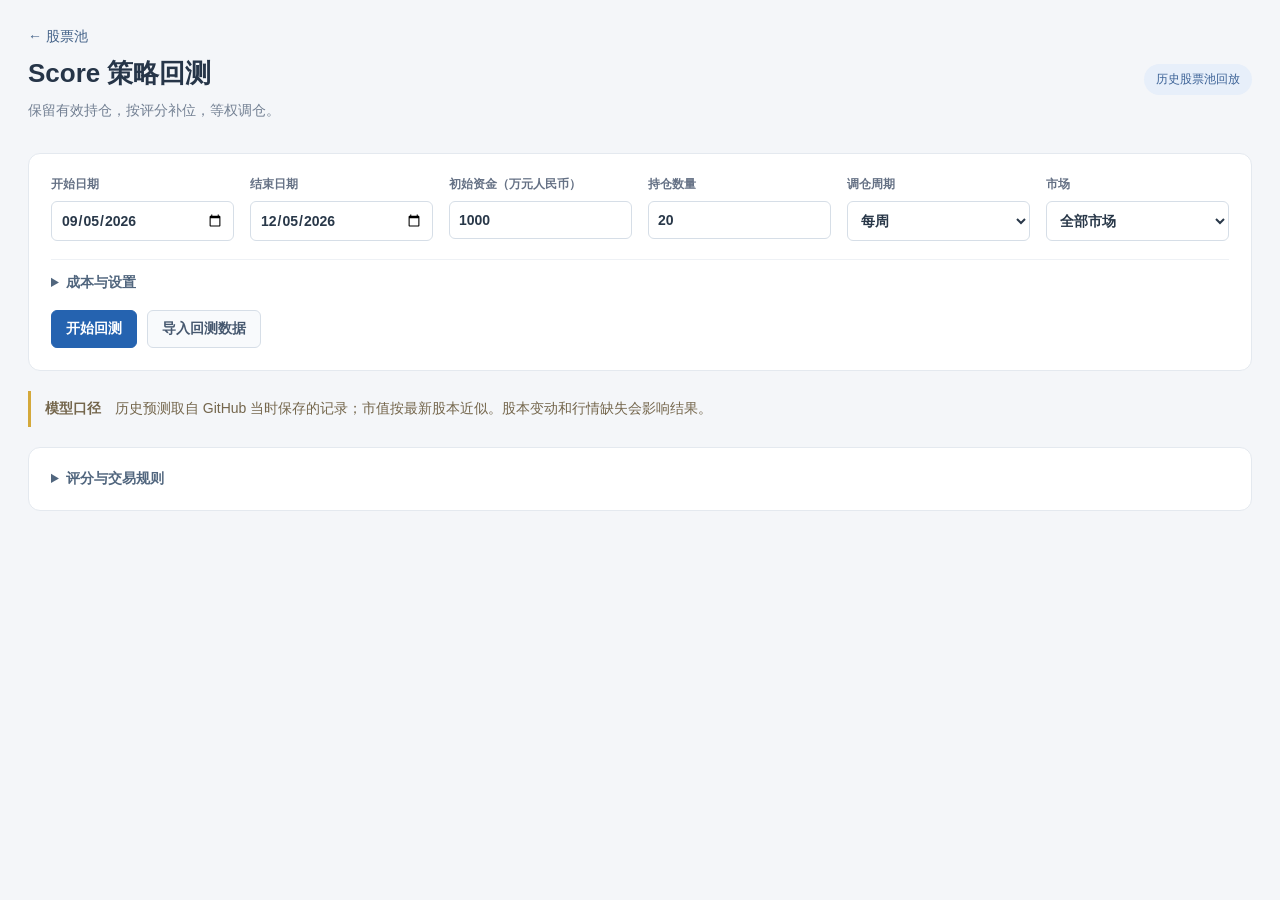
==== backtest.html @ 663d8c24 "Add trend breadth exposure control" ====
<!DOCTYPE html>
<html lang="zh-CN">
<head>
    <meta charset="UTF-8"><meta name="viewport" content="width=device-width,initial-scale=1">
    <title>Score 策略回测 · 股票池</title>
    <link rel="stylesheet" href="backtest.css?v=4">
</head>
<body>
    <main>
        <header><div><a class="back" href="index.html">← 股票池</a><h1>Score 策略回测</h1><p>保留有效持仓，按评分补位，等权调仓。</p></div><span class="badge">历史股票池回放</span></header>
        <section class="card">
            <form id="backtest-form">
                <div class="fields">
                    <label>开始日期<input type="date" id="start" required></label>
                    <label>结束日期<input type="date" id="end" required></label>
                    <label>初始资金（万元人民币）<input type="number" id="capital" value="1000" min="1" step="1" required></label>
                    <label>持仓数量<input type="number" id="top-n" value="20" min="1" max="100" step="1" required></label>
                    <label>调仓周期<select id="frequency"><option value="daily">每日</option><option value="weekly" selected>每周</option><option value="monthly">每月</option></select></label>
                    <label>市场<select id="market"><option value="ALL">全部市场</option><option value="CNY">A股</option><option value="HKD">港股</option><option value="USD">美股</option></select></label>
                </div>
                <details class="advanced"><summary>成本与设置</summary>
                    <div class="fields small-fields">
                        <label>单边综合成本（基点）<input type="number" id="cost" value="0" min="0" max="250" step="1"><small>10基点＝成交额的0.1%，含手续费与滑点假设</small></label>
                        <label class="check"><input type="checkbox" id="stress" checked>同时测试成本翻倍</label>
                    </div>
                    <p class="muted">沿用股票池的 GitHub 设置，只读取私有数据。</p>
                    <div class="fields small-fields">
                        <label>用户名<input id="username" value="dlezywj-cell" autocomplete="off"></label>
                        <label>数据仓库<input id="repo" value="stockdata" autocomplete="off"></label>
                        <label>分支<input id="branch" value="main" autocomplete="off"></label>
                        <label>GitHub Token<input id="token" type="password" autocomplete="new-password" placeholder="与股票池相同"></label>
                    </div>
                    <div class="actions"><button type="button" id="save-settings">保存设置</button><button type="button" id="clear-cache">清除回测缓存</button></div>
                </details>
                <div class="actions"><button type="submit" id="run" class="primary">开始回测</button><button type="button" id="cancel" hidden>取消</button><button type="button" id="import">导入回测数据</button><input type="file" id="import-file" accept=".json,application/json" hidden><span id="dataset-label" class="muted"></span></div>
            </form>
            <div id="progress-area" hidden><progress id="progress" max="1" value="0"></progress><span id="status" role="status"></span></div>
            <p id="error" role="alert" hidden></p>
        </section>
        <div class="method-note"><strong>模型口径</strong> 历史预测取自 GitHub 当时保存的记录；市值按最新股本近似。股本变动和行情缺失会影响结果。</div>
        <details class="card rules"><summary>评分与交易规则</summary>
            <p>Score＝估值分×预测置信系数×60%＋趋势分×40%。估值分内，上行空间占60%、赔率占40%；上行100%、赔率4倍满分。PE/PS等权，单一方法打八折；置信系数按2/4/6个月分为1/0.7/0.5/0。</p>
            <p>首次按 Score 选入前N只。常规调仓日清仓同时满足「MA5＜MA10＜MA20」且「Score＜50」的持仓；持有满10个交易日且RunningMFE＜5%后，ScoreDecay≥30或RankDrop≥20任一成立时，也允许清仓替换。赢家回撤规则每日检查：RunningMFE≥40%、从入场后最高价回撤≥15%且CurrentScore＜60三项同时满足后，在下一可交易日开盘清仓，不等待下一次常规调仓。其他持仓继续保留，缺少有效评分或趋势数据时也保留。</p>
            <p>组合仓位由每日股票池趋势广度控制：TrendScore＝UpRatio−DownRatio，对应100%/90%/70%/50%/30%五档；TrendChange5达到±0.20时升降一档。仓位层不额外卖股，只限制后续买入；低于目标时每日最多恢复20个百分点。页面同时运行关闭仓位控制的原策略用于对照。</p>
            <p>每日以UTC 00:00之前保存的预测、此前收盘价及20日均线评分。首次及每个调仓周期的首个可用交易日下单，按信号收盘后的下一可交易日开盘价模拟成交。续持标的优先占位，再按 Score 从高到低补足N只；本次清仓标的不在同次调仓买回。同分按代码排序，未满目标数量的名额留现金。续持与新增组合统一等权，续持可能因恢复等权而小幅加减仓。</p>
            <p>跨市场按亚洲、美股开盘先后执行，资金不足时先按可用资金买入，未成交份额保留，待资金可用后在后续开盘补齐；无开盘价或成交量时顺延。目标份额在首次可交易开盘确定，下一次调仓替换未完成订单。采用碎股等权、人民币记账；成交汇率用此前可用收盘汇率，持仓每日按最新已知汇率估值。</p>
            <p>复权价格近似包含现金分红再投资；暂不模拟整手、涨跌停封单、交易额度、流动性冲击、精确税费或盘中汇率。期末按收盘价估值，不强制平仓。年化波动与夏普按252天、无风险利率0计算。</p>
            <p>历史预测仅覆盖已保存的日期；临时修改但未上传的数据不会进入历史。数据文件和运行结果只在本机处理；导出的数据可能包含私人预测，请自行保管。</p>
        </details>
        <section id="results" hidden aria-label="回测结果">
            <div class="results-heading"><div><h2>回测结果</h2><p id="result-caption" class="muted"></p></div><div class="actions"><button id="export-nav">导出净值</button><button id="export-exposure">导出仓位</button><button id="export-trades">导出成交</button><button id="export-data">导出数据</button><button id="export-result">保存结果</button></div></div>
            <div id="metrics" class="metrics"></div>
            <section class="card chart-card"><div class="chart-header"><h3>组合净值</h3><div class="legend"><span class="controlled">● 仓位控制</span><span class="baseline">● 原策略</span><span id="stress-legend" class="stress">● 成本翻倍</span></div></div><svg id="chart" viewBox="0 0 1000 300" role="img" aria-label="组合净值曲线"></svg><p id="stress-result" class="muted"></p></section>
            <section class="card"><div class="chart-header"><h3>回撤</h3><span class="muted">相对此前净值高点</span></div><svg id="drawdown" viewBox="0 0 1000 180" role="img" aria-label="组合回撤曲线"></svg></section>
            <section class="card"><h3>仓位控制前后对比</h3><div class="table-wrap"><table><thead><tr><th>指标</th><th>原策略</th><th>仓位控制</th><th>变化</th></tr></thead><tbody id="comparison-rows"></tbody></table></div></section>
            <section class="card"><div class="chart-header"><h3>每日趋势与仓位</h3><span class="muted">趋势只使用当日开盘前已知数据</span></div><div class="table-wrap exposure-table"><table><thead><tr><th>Date</th><th>UpRatio</th><th>DownRatio</th><th>TrendScore</th><th>TrendChange5</th><th>TargetExposure</th><th>ActualExposure</th></tr></thead><tbody id="exposure-rows"></tbody></table></div></section>
            <div id="warnings" class="notice"></div>
            <section class="card">
                <nav class="record-tabs" aria-label="持仓记录"><button id="show-rebalances" type="button" aria-pressed="true">调仓记录</button><button id="show-closed" type="button" aria-pressed="false">已清仓</button></nav>
                <div id="rebalance-page"><div class="chart-header"><h3>调仓记录</h3><label class="inline">日期<select id="rebalance-date"></select></label></div><p id="rebalance-summary" class="muted"></p><div class="table-wrap"><table><thead><tr><th>排名</th><th>股票</th><th>代码</th><th>调整</th><th>趋势</th><th>Score</th><th>持仓收益率</th><th>置信系数</th><th>信号行情日</th></tr></thead><tbody id="ranked"></tbody></table></div><p class="muted">收益截至调仓前，含本轮持仓的已实现盈亏与浮盈亏；本次新增尚未买入，显示 —。</p></div>
                <div id="closed-page" hidden><div class="chart-header"><h3>已清仓股票</h3><button id="export-closed" type="button">导出清仓</button></div><p id="closed-summary" class="muted"></p><div class="table-wrap"><table><thead><tr><th>股票</th><th>代码</th><th>首次买入</th><th>实际清仓</th><th>持有天数</th><th>累计投入</th><th>净盈亏</th><th>收益率</th><th>EntryScore</th><th>EntryRank</th><th>ExitScore</th><th>ExitRank</th><th>ExitReason</th><th>MAE</th><th>MFE</th></tr></thead><tbody id="closed-rows"></tbody></table></div><p id="closed-empty" class="muted" hidden>本次回测暂无已清仓记录。</p><p class="muted">收益率＝（累计卖出净回款－累计买入投入）÷累计买入投入。按人民币计算并计入费用；同股清仓后再买入，单独记录。部分减仓不算清仓。</p><p class="muted">MAE≤0、MFE≥0：以剩余持仓的人民币加权买入成本（含买入费用）计算最大浮亏／浮盈，采样每日收盘与实际成交价，不含盘中高低点。加减仓前后均采样；排名为下单决策时、所选市场股票池内的完整Score排名。</p></div>
            </section>
            <details class="card"><summary id="coverage-title">数据覆盖</summary><p id="coverage-summary"></p><ul id="failures"></ul><p id="sources" class="muted"></p></details>
        </section>
    </main>
    <script src="score.js?v=2"></script><script src="backtest-engine.js?v=13"></script><script src="backtest-data.js?v=1"></script><script src="backtest-ui.js?v=13"></script>
</body>
</html>
---- backtest.css ----
:root {font-family:-apple-system,BlinkMacSystemFont,"Segoe UI","Microsoft YaHei",sans-serif;color:#263548;background:#f4f6f9;font-size:14px;color-scheme:light}
*{box-sizing:border-box}body{margin:0}main{max-width:1400px;margin:auto;padding:28px}header,.results-heading,.chart-header{display:flex;justify-content:space-between;align-items:center;gap:16px}header{margin-bottom:22px}h1{font-size:26px;margin:10px 0 6px}h2{font-size:21px;margin:0}h3{font-size:16px;margin:0}p{line-height:1.7;margin:8px 0}header p,.muted,small{color:#738093}.back{color:#456389;text-decoration:none}.badge{padding:7px 12px;background:#e7effa;color:#3d6397;border-radius:20px;white-space:nowrap;font-size:12px}.card{background:white;border:1px solid #e4e9ef;border-radius:12px;padding:22px;margin-bottom:16px}.fields{display:grid;grid-template-columns:repeat(6,minmax(0,1fr));gap:16px}label{display:flex;flex-direction:column;gap:8px;font-size:12px;color:#657185;font-weight:600}input,select,button{font:inherit}input,select{width:100%;min-width:0;border:1px solid #d6dee7;border-radius:6px;background:white;color:#293849;padding:10px 9px;font-size:14px}button{border:1px solid #d6dee7;border-radius:6px;background:#f8fafc;color:#46586f;padding:9px 14px;cursor:pointer;font-weight:600}button:hover{background:#eaf0f8}.primary{background:#2563b0;border-color:#2563b0;color:white}.primary:hover{background:#1d5194}button:disabled{opacity:.5;cursor:wait}button:focus-visible,input:focus-visible,select:focus-visible,summary:focus-visible{outline:2px solid #4b89d4;outline-offset:3px}[hidden]{display:none!important}.actions{display:flex;align-items:center;flex-wrap:wrap;gap:10px;margin-top:18px}.advanced{margin-top:18px;border-top:1px solid #eef1f5;padding-top:14px}.small-fields{grid-template-columns:repeat(4,minmax(0,1fr));margin:16px 0}.check{flex-direction:row;align-items:center}.check input{width:auto}.method-note{border-left:3px solid #d4a93b;padding:6px 14px;color:#74664c;line-height:1.7;margin:20px 0}.method-note strong{margin-right:10px}summary{cursor:pointer;font-weight:600;color:#51667e}.rules p{font-size:13px;color:#6a788a;margin-top:14px}.results-heading{margin:28px 0 16px}.results-heading .actions{margin:0}.metrics{display:grid;grid-template-columns:repeat(4,minmax(0,1fr));gap:12px;margin-bottom:16px}.metric{padding:18px;background:white;border:1px solid #e4e9ef;border-radius:10px}.metric span{display:block;font-size:12px;color:#738093}.metric strong{display:block;font-size:25px;margin-top:8px;font-variant-numeric:tabular-nums;font-weight:650}.chart-card{padding-bottom:12px}.chart-header{margin-bottom:18px}.legend{display:flex;gap:16px;font-size:12px}.legend .controlled{color:#2563b0}.legend .baseline{color:#64748b}.legend .stress{color:#ba8b36}svg{width:100%;height:auto;display:block;overflow:visible}.chart-axis{fill:#8a97a7;font-size:12px}.chart-grid{stroke:#edf0f4;stroke-width:1}.notice{padding:12px 16px;background:#fff7e5;color:#826431;border-radius:8px;line-height:1.8;margin-bottom:16px}.notice p{margin:2px 0}.inline{display:flex;flex-direction:row;align-items:center;gap:10px}.inline select{width:auto}.table-wrap{overflow:auto}table{border-collapse:collapse;width:100%;font-size:13px}th,td{padding:12px;text-align:right;border-bottom:1px solid #edf0f4;white-space:nowrap}th{background:#f7f9fc;color:#758294;font-size:12px}th:nth-child(2),td:nth-child(2){text-align:left}td{font-variant-numeric:tabular-nums}#progress-area{display:flex;align-items:center;gap:14px;margin-top:20px;color:#59718e}progress{width:35%;height:7px;accent-color:#2563b0}#error{background:#fff0f0;color:#ac3333;border-radius:6px;padding:12px;margin-top:16px}#failures{max-height:220px;overflow:auto;line-height:1.8;padding-left:20px}.positive{color:#bf4b46}.negative{color:#27806c}
@media(max-width:1000px){.fields{grid-template-columns:repeat(3,minmax(0,1fr))}.small-fields{grid-template-columns:repeat(2,minmax(0,1fr))}.metrics{grid-template-columns:repeat(2,minmax(0,1fr))}.results-heading{align-items:flex-start;flex-direction:column}}
@media(max-width:600px){main{padding:16px}h1{font-size:23px}header{align-items:flex-start}.badge{display:none}.card{padding:16px}.fields{grid-template-columns:repeat(2,minmax(0,1fr));gap:14px}.small-fields{grid-template-columns:1fr}.metric{padding:14px}.metric strong{font-size:22px}.actions button{padding:10px 12px}.chart-header{align-items:flex-start;flex-wrap:wrap}.legend{gap:10px}.method-note{font-size:12px}.inline{width:100%}.inline select{flex:1}#progress-area{align-items:flex-start;flex-direction:column}progress{width:100%}}

.record-tabs{display:flex;gap:8px;border-bottom:1px solid #e4e9ef;margin-bottom:20px;padding-bottom:12px}.record-tabs button[aria-pressed="true"]{background:#2563b0;border-color:#2563b0;color:white}#closed-rows td:first-child,#closed-rows th:first-child{text-align:left}
.chart-hit{fill:transparent;pointer-events:all;cursor:crosshair}.chart-hover{pointer-events:none}.chart-crosshair{stroke:#8190a3;stroke-width:1;stroke-dasharray:5 4}.chart-tooltip-bg{fill:#263548;fill-opacity:.94}.chart-tooltip-date,.chart-tooltip-value{fill:white;font-size:12px}.chart-tooltip-date{font-weight:650}
.exposure-table{max-height:420px}.exposure-table thead{position:sticky;top:0;z-index:1}
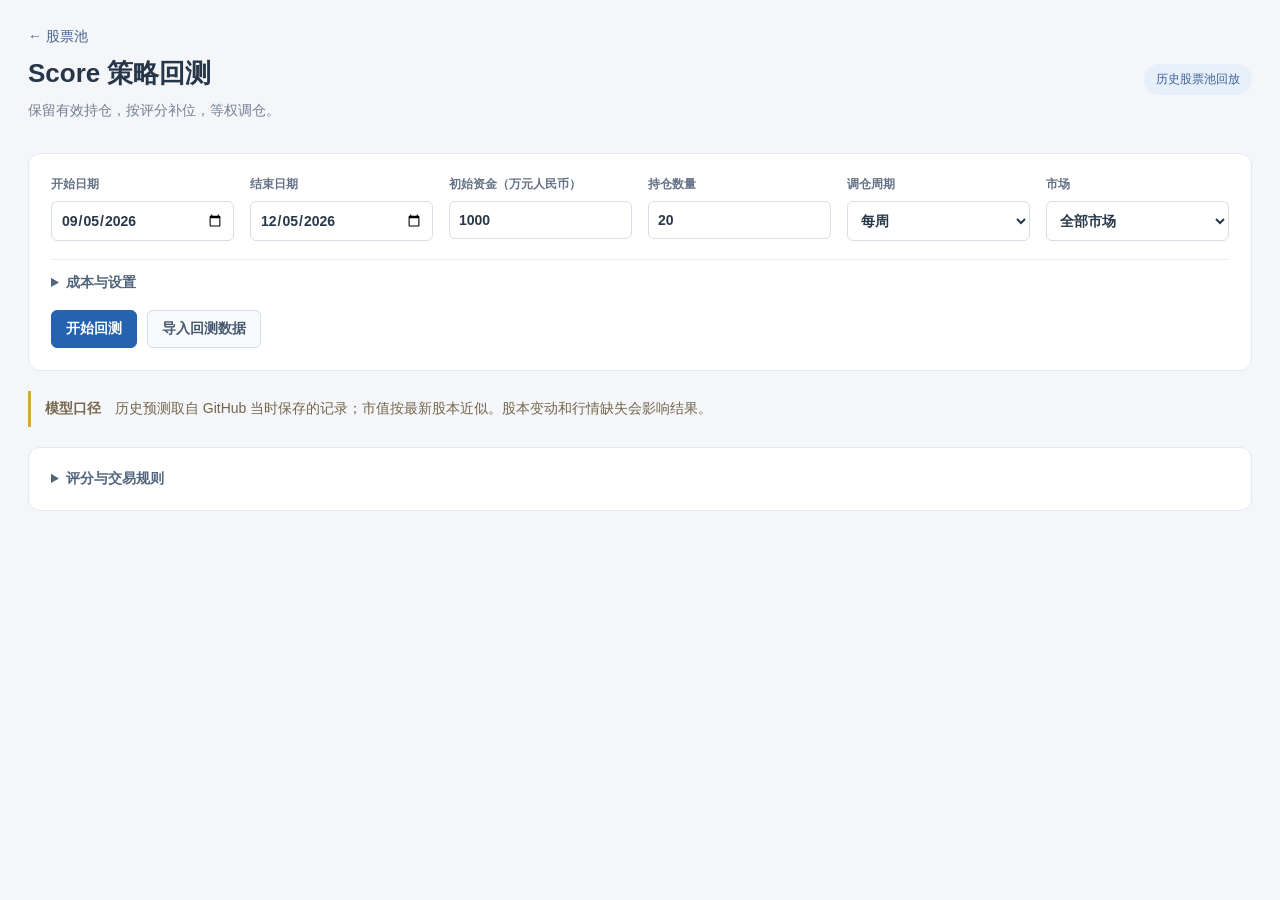
==== commit cf21ce13: "Simplify backtest results and chart exposure" ====
--- a/backtest.html
+++ b/backtest.html
@@ -3,7 +3,7 @@
 <head>
     <meta charset="UTF-8"><meta name="viewport" content="width=device-width,initial-scale=1">
     <title>Score 策略回测 · 股票池</title>
-    <link rel="stylesheet" href="backtest.css?v=4">
+    <link rel="stylesheet" href="backtest.css?v=5">
 </head>
 <body>
     <main>
@@ -41,7 +41,7 @@
         <details class="card rules"><summary>评分与交易规则</summary>
             <p>Score＝估值分×预测置信系数×60%＋趋势分×40%。估值分内，上行空间占60%、赔率占40%；上行100%、赔率4倍满分。PE/PS等权，单一方法打八折；置信系数按2/4/6个月分为1/0.7/0.5/0。</p>
             <p>首次按 Score 选入前N只。常规调仓日清仓同时满足「MA5＜MA10＜MA20」且「Score＜50」的持仓；持有满10个交易日且RunningMFE＜5%后，ScoreDecay≥30或RankDrop≥20任一成立时，也允许清仓替换。赢家回撤规则每日检查：RunningMFE≥40%、从入场后最高价回撤≥15%且CurrentScore＜60三项同时满足后，在下一可交易日开盘清仓，不等待下一次常规调仓。其他持仓继续保留，缺少有效评分或趋势数据时也保留。</p>
-            <p>组合仓位由每日股票池趋势广度控制：TrendScore＝UpRatio−DownRatio，对应100%/90%/70%/50%/30%五档；TrendChange5达到±0.20时升降一档。仓位层不额外卖股，只限制后续买入；低于目标时每日最多恢复20个百分点。页面同时运行关闭仓位控制的原策略用于对照。</p>
+            <p>合格机会＝满足原买入条件且Score≥60。合格数≥10时目标仓位100%，7–9只为80%，4–6只为60%，1–3只为40%，0只为20%。目标下降不强制卖出，只冻结补仓；机会回升后按原有排名和选股规则恢复买入。仓位层不新增卖出、趋势广度或大盘择时条件。</p>
             <p>每日以UTC 00:00之前保存的预测、此前收盘价及20日均线评分。首次及每个调仓周期的首个可用交易日下单，按信号收盘后的下一可交易日开盘价模拟成交。续持标的优先占位，再按 Score 从高到低补足N只；本次清仓标的不在同次调仓买回。同分按代码排序，未满目标数量的名额留现金。续持与新增组合统一等权，续持可能因恢复等权而小幅加减仓。</p>
             <p>跨市场按亚洲、美股开盘先后执行，资金不足时先按可用资金买入，未成交份额保留，待资金可用后在后续开盘补齐；无开盘价或成交量时顺延。目标份额在首次可交易开盘确定，下一次调仓替换未完成订单。采用碎股等权、人民币记账；成交汇率用此前可用收盘汇率，持仓每日按最新已知汇率估值。</p>
             <p>复权价格近似包含现金分红再投资；暂不模拟整手、涨跌停封单、交易额度、流动性冲击、精确税费或盘中汇率。期末按收盘价估值，不强制平仓。年化波动与夏普按252天、无风险利率0计算。</p>
@@ -50,10 +50,8 @@
         <section id="results" hidden aria-label="回测结果">
             <div class="results-heading"><div><h2>回测结果</h2><p id="result-caption" class="muted"></p></div><div class="actions"><button id="export-nav">导出净值</button><button id="export-exposure">导出仓位</button><button id="export-trades">导出成交</button><button id="export-data">导出数据</button><button id="export-result">保存结果</button></div></div>
             <div id="metrics" class="metrics"></div>
-            <section class="card chart-card"><div class="chart-header"><h3>组合净值</h3><div class="legend"><span class="controlled">● 仓位控制</span><span class="baseline">● 原策略</span><span id="stress-legend" class="stress">● 成本翻倍</span></div></div><svg id="chart" viewBox="0 0 1000 300" role="img" aria-label="组合净值曲线"></svg><p id="stress-result" class="muted"></p></section>
+            <section class="card chart-card"><div class="chart-header"><h3>组合净值</h3><div class="legend"><span class="controlled">● 机会仓位</span><span class="baseline">● 原策略</span><span id="stress-legend" class="stress">● 成本翻倍</span><span class="exposure">■ 实际仓位</span></div></div><svg id="chart" viewBox="0 0 1000 300" role="img" aria-label="组合净值及实际仓位曲线"></svg><p id="stress-result" class="muted"></p></section>
             <section class="card"><div class="chart-header"><h3>回撤</h3><span class="muted">相对此前净值高点</span></div><svg id="drawdown" viewBox="0 0 1000 180" role="img" aria-label="组合回撤曲线"></svg></section>
-            <section class="card"><h3>仓位控制前后对比</h3><div class="table-wrap"><table><thead><tr><th>指标</th><th>原策略</th><th>仓位控制</th><th>变化</th></tr></thead><tbody id="comparison-rows"></tbody></table></div></section>
-            <section class="card"><div class="chart-header"><h3>每日趋势与仓位</h3><span class="muted">趋势只使用当日开盘前已知数据</span></div><div class="table-wrap exposure-table"><table><thead><tr><th>Date</th><th>UpRatio</th><th>DownRatio</th><th>TrendScore</th><th>TrendChange5</th><th>TargetExposure</th><th>ActualExposure</th></tr></thead><tbody id="exposure-rows"></tbody></table></div></section>
             <div id="warnings" class="notice"></div>
             <section class="card">
                 <nav class="record-tabs" aria-label="持仓记录"><button id="show-rebalances" type="button" aria-pressed="true">调仓记录</button><button id="show-closed" type="button" aria-pressed="false">已清仓</button></nav>
@@ -63,6 +61,6 @@
             <details class="card"><summary id="coverage-title">数据覆盖</summary><p id="coverage-summary"></p><ul id="failures"></ul><p id="sources" class="muted"></p></details>
         </section>
     </main>
-    <script src="score.js?v=2"></script><script src="backtest-engine.js?v=13"></script><script src="backtest-data.js?v=1"></script><script src="backtest-ui.js?v=13"></script>
+    <script src="score.js?v=2"></script><script src="backtest-engine.js?v=17"></script><script src="backtest-data.js?v=1"></script><script src="backtest-ui.js?v=18"></script>
 </body>
 </html>
--- a/backtest.css
+++ b/backtest.css
@@ -6,3 +6,4 @@
 .record-tabs{display:flex;gap:8px;border-bottom:1px solid #e4e9ef;margin-bottom:20px;padding-bottom:12px}.record-tabs button[aria-pressed="true"]{background:#2563b0;border-color:#2563b0;color:white}#closed-rows td:first-child,#closed-rows th:first-child{text-align:left}
 .chart-hit{fill:transparent;pointer-events:all;cursor:crosshair}.chart-hover{pointer-events:none}.chart-crosshair{stroke:#8190a3;stroke-width:1;stroke-dasharray:5 4}.chart-tooltip-bg{fill:#263548;fill-opacity:.94}.chart-tooltip-date,.chart-tooltip-value{fill:white;font-size:12px}.chart-tooltip-date{font-weight:650}
 .exposure-table{max-height:420px}.exposure-table thead{position:sticky;top:0;z-index:1}
+.legend .exposure{color:#78b8cd}.chart-exposure-area{fill:#9fd3e3;fill-opacity:.28;stroke:none}
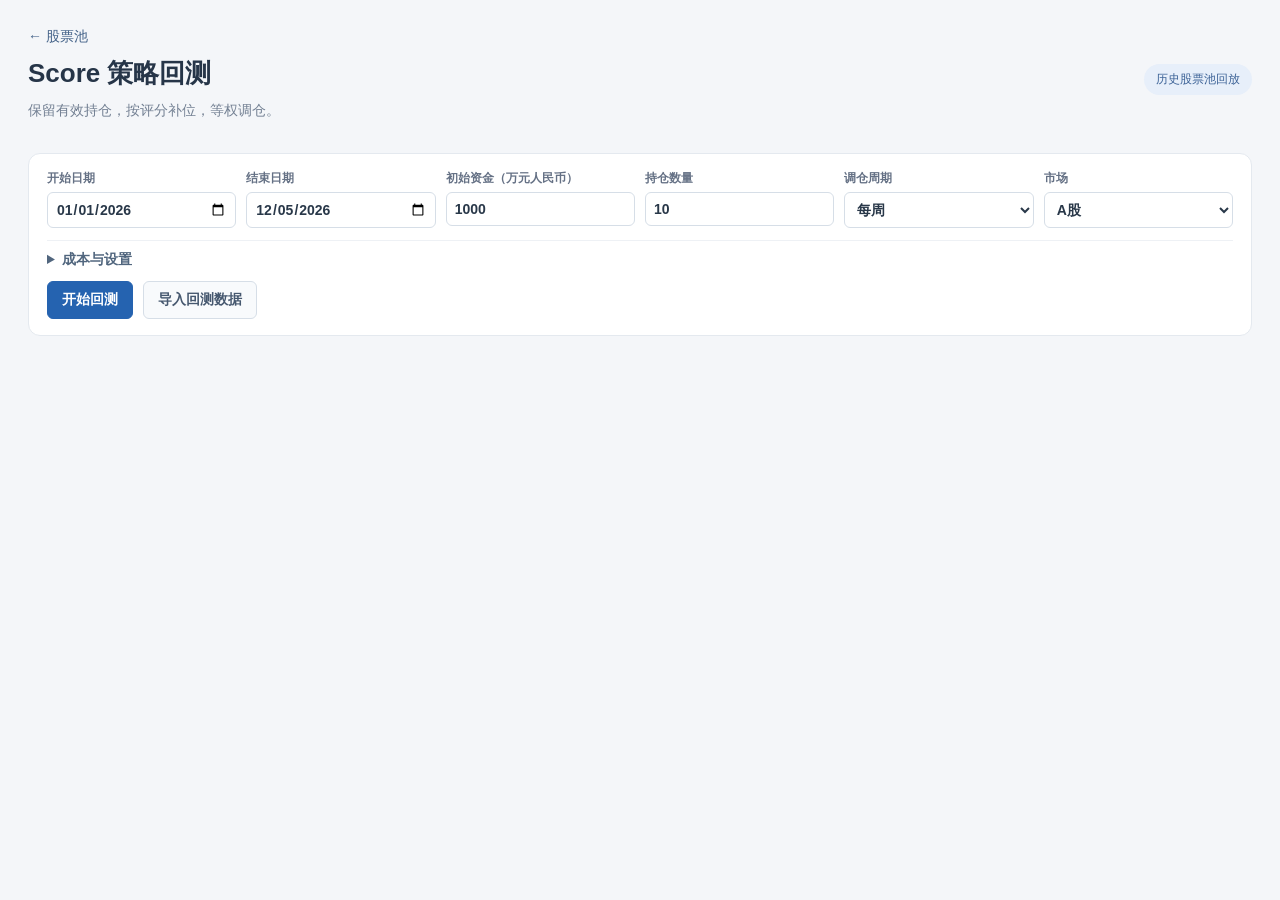
==== commit 66ab9cef: "Polish fund-style backtest dashboard" ====
--- a/backtest.html
+++ b/backtest.html
@@ -8,15 +8,15 @@
 <body>
     <main>
         <header><div><a class="back" href="index.html">← 股票池</a><h1>Score 策略回测</h1><p>保留有效持仓，按评分补位，等权调仓。</p></div><span class="badge">历史股票池回放</span></header>
-        <section class="card">
+        <section class="card backtest-controls">
             <form id="backtest-form">
                 <div class="fields">
                     <label>开始日期<input type="date" id="start" required></label>
                     <label>结束日期<input type="date" id="end" required></label>
                     <label>初始资金（万元人民币）<input type="number" id="capital" value="1000" min="1" step="1" required></label>
-                    <label>持仓数量<input type="number" id="top-n" value="20" min="1" max="100" step="1" required></label>
+                    <label>持仓数量<input type="number" id="top-n" value="10" min="1" max="100" step="1" required></label>
                     <label>调仓周期<select id="frequency"><option value="daily">每日</option><option value="weekly" selected>每周</option><option value="monthly">每月</option></select></label>
-                    <label>市场<select id="market"><option value="ALL">全部市场</option><option value="CNY">A股</option><option value="HKD">港股</option><option value="USD">美股</option></select></label>
+                    <label>市场<select id="market"><option value="ALL">全部市场</option><option value="CNY" selected>A股</option><option value="HKD">港股</option><option value="USD">美股</option></select></label>
                 </div>
                 <details class="advanced"><summary>成本与设置</summary>
                     <div class="fields small-fields">
@@ -37,8 +37,17 @@
             <div id="progress-area" hidden><progress id="progress" max="1" value="0"></progress><span id="status" role="status"></span></div>
             <p id="error" role="alert" hidden></p>
         </section>
-        <div class="method-note"><strong>模型口径</strong> 历史预测取自 GitHub 当时保存的记录；市值按最新股本近似。股本变动和行情缺失会影响结果。</div>
-        <details class="card rules"><summary>评分与交易规则</summary>
+        <section id="results" hidden aria-label="回测结果">
+            <div class="results-heading"><div><h2>回测结果</h2><p id="result-caption" class="muted"></p></div><div class="actions"><button id="export-nav">导出净值</button><button id="export-exposure">导出仓位</button><button id="export-trades">导出成交</button><button id="export-data">导出数据</button><button id="export-result">保存结果</button></div></div>
+            <div id="metrics" class="metrics"></div>
+            <section class="card chart-card performance-card"><div class="chart-header"><h3>策略表现</h3><div class="legend"><span class="controlled">● 策略净值</span><span id="stress-legend" class="stress">● 成本翻倍</span><span class="exposure">■ 实际仓位</span></div></div><svg id="chart" viewBox="0 0 1000 300" role="img" aria-label="策略净值及实际仓位曲线"></svg><p id="stress-result" class="muted"></p><div class="drawdown-panel"><div class="chart-header"><h3>回撤</h3><span class="muted">相对此前净值高点</span></div><svg id="drawdown" viewBox="0 0 1000 150" role="img" aria-label="组合回撤曲线"></svg></div></section>
+            <section class="card">
+                <nav class="record-tabs" aria-label="持仓记录"><button id="show-rebalances" type="button" aria-pressed="true">调仓记录</button><button id="show-closed" type="button" aria-pressed="false">已清仓</button></nav>
+                <div id="rebalance-page"><div class="chart-header"><h3>调仓记录</h3><label class="inline">日期<select id="rebalance-date"></select></label></div><p id="rebalance-summary" class="muted"></p><div class="table-wrap"><table><thead><tr><th>排名</th><th>股票</th><th>代码</th><th>调整</th><th>趋势</th><th>Score</th><th>持仓收益率</th><th>置信系数</th><th>信号行情日</th></tr></thead><tbody id="ranked"></tbody></table></div><p class="muted">收益截至调仓前，含本轮持仓的已实现盈亏与浮盈亏；本次新增尚未买入，显示 —。</p></div>
+                <div id="closed-page" hidden><div class="chart-header"><h3>已清仓股票</h3><button id="export-closed" type="button">导出清仓</button></div><p id="closed-summary" class="muted"></p><div class="table-wrap"><table><thead><tr><th>股票</th><th>代码</th><th>首次买入</th><th>实际清仓</th><th>持有天数</th><th>累计投入</th><th>净盈亏</th><th>收益率</th><th>EntryScore</th><th>EntryRank</th><th>ExitScore</th><th>ExitRank</th><th>ExitReason</th><th>MAE</th><th>MFE</th></tr></thead><tbody id="closed-rows"></tbody></table></div><p id="closed-empty" class="muted" hidden>本次回测暂无已清仓记录。</p><p class="muted">收益率＝（累计卖出净回款－累计买入投入）÷累计买入投入。按人民币计算并计入费用；同股清仓后再买入，单独记录。部分减仓不算清仓。</p><p class="muted">MAE≤0、MFE≥0：以剩余持仓的人民币加权买入成本（含买入费用）计算最大浮亏／浮盈，采样每日收盘与实际成交价，不含盘中高低点。加减仓前后均采样；排名为下单决策时、所选市场股票池内的完整Score排名。</p></div>
+            </section>
+            <div class="method-note"><strong>模型口径</strong> 历史预测取自 GitHub 当时保存的记录；历史市值按当前股本固定估算，增发、回购及其他股本变动可能影响 Score 和排名。</div>
+            <details class="card rules"><summary>评分与交易规则</summary>
             <p>Score＝估值分×预测置信系数×60%＋趋势分×40%。估值分内，上行空间占60%、赔率占40%；上行100%、赔率4倍满分。PE/PS等权，单一方法打八折；置信系数按2/4/6个月分为1/0.7/0.5/0。</p>
             <p>首次按 Score 选入前N只。常规调仓日清仓同时满足「MA5＜MA10＜MA20」且「Score＜50」的持仓；持有满10个交易日且RunningMFE＜5%后，ScoreDecay≥30或RankDrop≥20任一成立时，也允许清仓替换。赢家回撤规则每日检查：RunningMFE≥40%、从入场后最高价回撤≥15%且CurrentScore＜60三项同时满足后，在下一可交易日开盘清仓，不等待下一次常规调仓。其他持仓继续保留，缺少有效评分或趋势数据时也保留。</p>
             <p>合格机会＝满足原买入条件且Score≥60。合格数≥10时目标仓位100%，7–9只为80%，4–6只为60%，1–3只为40%，0只为20%。目标下降不强制卖出，只冻结补仓；机会回升后按原有排名和选股规则恢复买入。仓位层不新增卖出、趋势广度或大盘择时条件。</p>
@@ -46,19 +55,9 @@
             <p>跨市场按亚洲、美股开盘先后执行，资金不足时先按可用资金买入，未成交份额保留，待资金可用后在后续开盘补齐；无开盘价或成交量时顺延。目标份额在首次可交易开盘确定，下一次调仓替换未完成订单。采用碎股等权、人民币记账；成交汇率用此前可用收盘汇率，持仓每日按最新已知汇率估值。</p>
             <p>复权价格近似包含现金分红再投资；暂不模拟整手、涨跌停封单、交易额度、流动性冲击、精确税费或盘中汇率。期末按收盘价估值，不强制平仓。年化波动与夏普按252天、无风险利率0计算。</p>
             <p>历史预测仅覆盖已保存的日期；临时修改但未上传的数据不会进入历史。数据文件和运行结果只在本机处理；导出的数据可能包含私人预测，请自行保管。</p>
-        </details>
-        <section id="results" hidden aria-label="回测结果">
-            <div class="results-heading"><div><h2>回测结果</h2><p id="result-caption" class="muted"></p></div><div class="actions"><button id="export-nav">导出净值</button><button id="export-exposure">导出仓位</button><button id="export-trades">导出成交</button><button id="export-data">导出数据</button><button id="export-result">保存结果</button></div></div>
-            <div id="metrics" class="metrics"></div>
-            <section class="card chart-card"><div class="chart-header"><h3>组合净值</h3><div class="legend"><span class="controlled">● 机会仓位</span><span class="baseline">● 原策略</span><span id="stress-legend" class="stress">● 成本翻倍</span><span class="exposure">■ 实际仓位</span></div></div><svg id="chart" viewBox="0 0 1000 300" role="img" aria-label="组合净值及实际仓位曲线"></svg><p id="stress-result" class="muted"></p></section>
-            <section class="card"><div class="chart-header"><h3>回撤</h3><span class="muted">相对此前净值高点</span></div><svg id="drawdown" viewBox="0 0 1000 180" role="img" aria-label="组合回撤曲线"></svg></section>
+            </details>
+            <details class="card"><summary id="coverage-title">数据覆盖</summary><p id="coverage-summary"></p><ul id="failures"></ul><p id="sources" class="muted"></p></details>
             <div id="warnings" class="notice"></div>
-            <section class="card">
-                <nav class="record-tabs" aria-label="持仓记录"><button id="show-rebalances" type="button" aria-pressed="true">调仓记录</button><button id="show-closed" type="button" aria-pressed="false">已清仓</button></nav>
-                <div id="rebalance-page"><div class="chart-header"><h3>调仓记录</h3><label class="inline">日期<select id="rebalance-date"></select></label></div><p id="rebalance-summary" class="muted"></p><div class="table-wrap"><table><thead><tr><th>排名</th><th>股票</th><th>代码</th><th>调整</th><th>趋势</th><th>Score</th><th>持仓收益率</th><th>置信系数</th><th>信号行情日</th></tr></thead><tbody id="ranked"></tbody></table></div><p class="muted">收益截至调仓前，含本轮持仓的已实现盈亏与浮盈亏；本次新增尚未买入，显示 —。</p></div>
-                <div id="closed-page" hidden><div class="chart-header"><h3>已清仓股票</h3><button id="export-closed" type="button">导出清仓</button></div><p id="closed-summary" class="muted"></p><div class="table-wrap"><table><thead><tr><th>股票</th><th>代码</th><th>首次买入</th><th>实际清仓</th><th>持有天数</th><th>累计投入</th><th>净盈亏</th><th>收益率</th><th>EntryScore</th><th>EntryRank</th><th>ExitScore</th><th>ExitRank</th><th>ExitReason</th><th>MAE</th><th>MFE</th></tr></thead><tbody id="closed-rows"></tbody></table></div><p id="closed-empty" class="muted" hidden>本次回测暂无已清仓记录。</p><p class="muted">收益率＝（累计卖出净回款－累计买入投入）÷累计买入投入。按人民币计算并计入费用；同股清仓后再买入，单独记录。部分减仓不算清仓。</p><p class="muted">MAE≤0、MFE≥0：以剩余持仓的人民币加权买入成本（含买入费用）计算最大浮亏／浮盈，采样每日收盘与实际成交价，不含盘中高低点。加减仓前后均采样；排名为下单决策时、所选市场股票池内的完整Score排名。</p></div>
-            </section>
-            <details class="card"><summary id="coverage-title">数据覆盖</summary><p id="coverage-summary"></p><ul id="failures"></ul><p id="sources" class="muted"></p></details>
         </section>
     </main>
     <script src="score.js?v=2"></script><script src="backtest-engine.js?v=17"></script><script src="backtest-data.js?v=1"></script><script src="backtest-ui.js?v=18"></script>
--- a/backtest.css
+++ b/backtest.css
@@ -7,3 +7,4 @@
 .chart-hit{fill:transparent;pointer-events:all;cursor:crosshair}.chart-hover{pointer-events:none}.chart-crosshair{stroke:#8190a3;stroke-width:1;stroke-dasharray:5 4}.chart-tooltip-bg{fill:#263548;fill-opacity:.94}.chart-tooltip-date,.chart-tooltip-value{fill:white;font-size:12px}.chart-tooltip-date{font-weight:650}
 .exposure-table{max-height:420px}.exposure-table thead{position:sticky;top:0;z-index:1}
 .legend .exposure{color:#78b8cd}.chart-exposure-area{fill:#9fd3e3;fill-opacity:.28;stroke:none}
+.backtest-controls{padding:16px 18px}.backtest-controls .fields{gap:10px}.backtest-controls label{gap:5px}.backtest-controls input,.backtest-controls select{padding:8px}.backtest-controls .actions{margin-top:12px}.backtest-controls .advanced{margin-top:12px;padding-top:10px}.results-heading{padding:0 4px}.metrics{gap:10px}.metric{padding:15px 16px;border-top:3px solid #dfe5eb;box-shadow:0 3px 12px rgba(42,55,72,.035)}.metric:nth-child(2){border-top-color:#c83d3d;background:linear-gradient(180deg,#fff8f7 0,#fff 72%)}.metric:nth-child(2) strong{color:#c83d3d}.performance-card{box-shadow:0 8px 24px rgba(42,55,72,.055)}.drawdown-panel{border-top:1px solid #e8edf2;margin-top:10px;padding-top:18px}.drawdown-panel .chart-header{margin-bottom:6px}
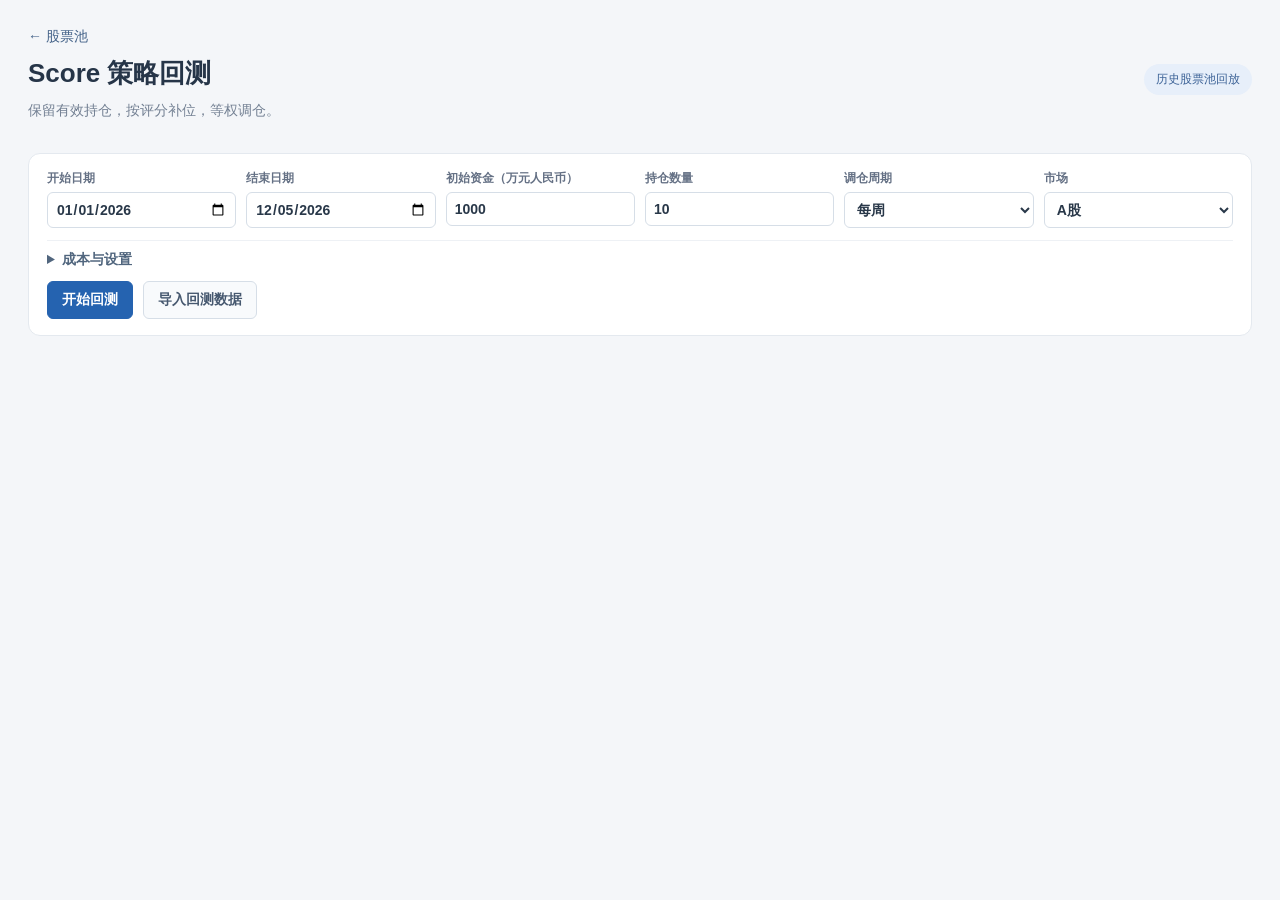
==== commit 7045947c: "Align NAV and drawdown charts" ====
--- a/backtest.html
+++ b/backtest.html
@@ -60,6 +60,6 @@
             <div id="warnings" class="notice"></div>
         </section>
     </main>
-    <script src="score.js?v=2"></script><script src="backtest-engine.js?v=17"></script><script src="backtest-data.js?v=1"></script><script src="backtest-ui.js?v=18"></script>
+    <script src="score.js?v=2"></script><script src="backtest-engine.js?v=17"></script><script src="backtest-data.js?v=1"></script><script src="backtest-ui.js?v=19"></script>
 </body>
 </html>
